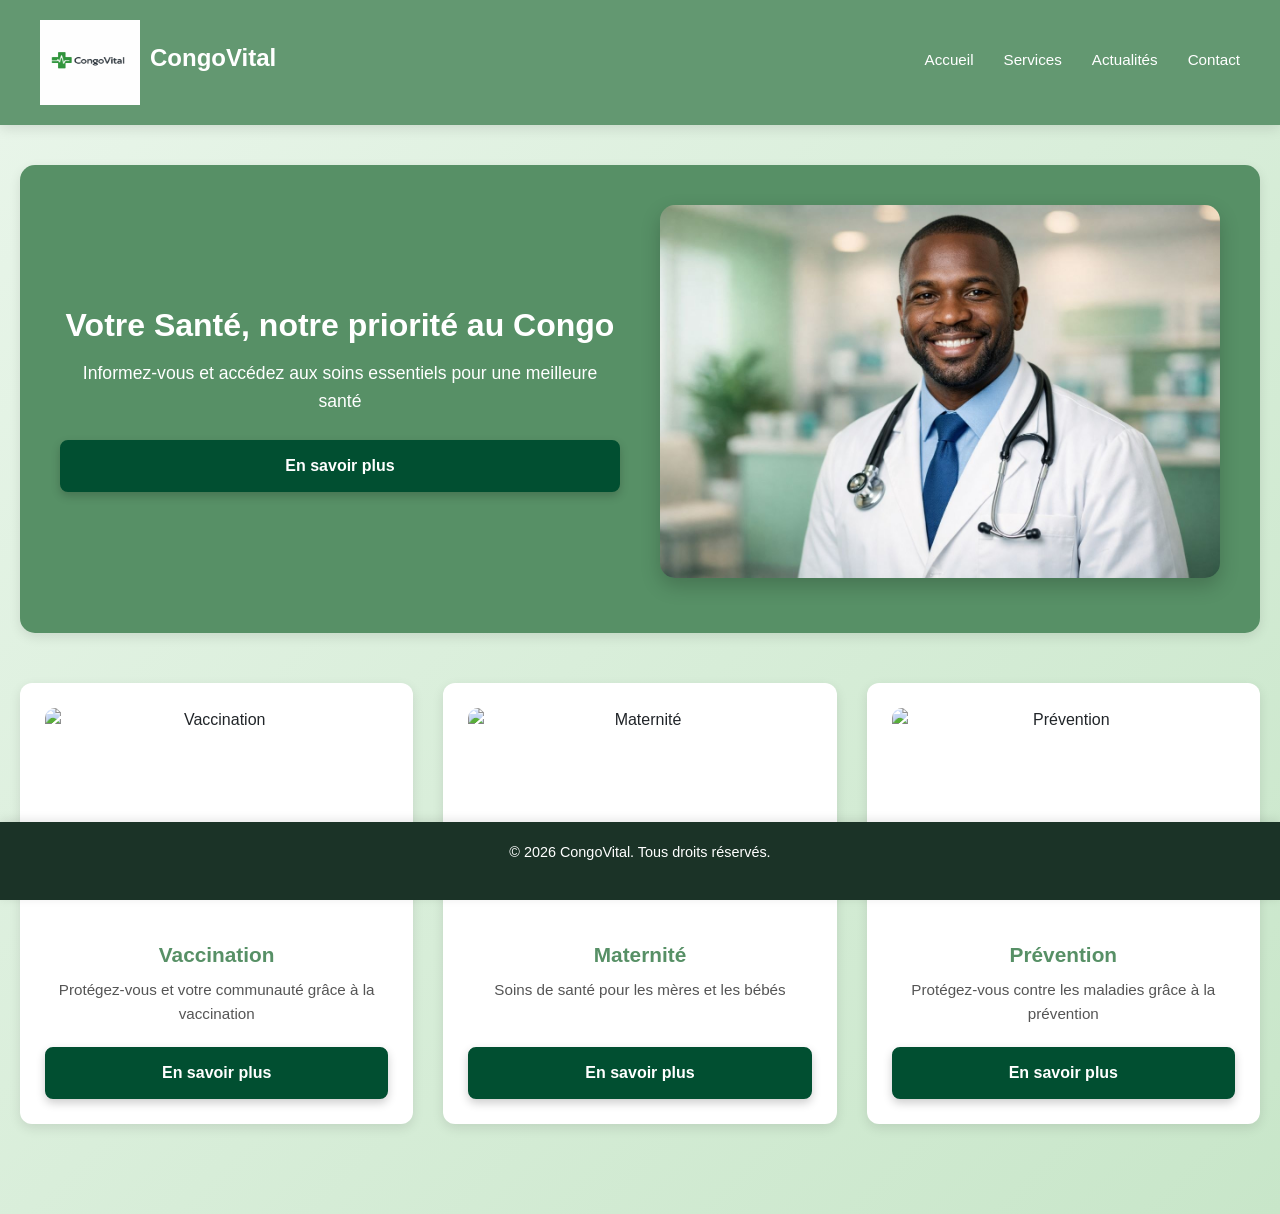
==== code/index.html @ c2fc7a2c "premier jour" ====
<!DOCTYPE html>
<html lang="fr">
<head>
    <meta charset="UTF-8">
    <meta name="viewport" content="width=device-width, initial-scale=1.0">
    <title>CongoVital - Santé Congo</title>
    <link href="https://cdnjs.cloudflare.com/ajax/libs/bootstrap/5.3.0/css/bootstrap.min.css" rel="stylesheet">
    <link rel="stylesheet" href="./frontend/css/index.css">
</head>
<body>
    <header>
        <div class="logo">
            <img src="./photos/logo.jpg" alt="Logo CongoVital" width="100px" height="85px">
            <h1>CongoVital</h1>
        </div>
        <nav class="navi">
            <ul>
                <li><a href="#accueil">Accueil</a></li>
                <li><a href="#services">Services</a></li>
                <li><a href="#actualites">Actualités</a></li>
                <li><a href="#contact">Contact</a></li>
            </ul>
        </nav>
    </header>

    <main>
        <section class="hero" id="accueil">
            <div class="hero-content">
                <h2>Votre Santé, notre priorité au Congo</h2>
                <p>Informez-vous et accédez aux soins essentiels pour une meilleure santé</p>
                <a href="#services" class="btn">En savoir plus</a>
            </div>
            <div class="hero-image">
                <img src="./photos/docteur.jpg" alt="Médecin">
            </div>
        </section>

        <section class="services" id="services">
            <article class="service-card">
                <img src="./photos/vaccination.jpg" alt="Vaccination">
                <h2>Vaccination</h2>
                <p>Protégez-vous et votre communauté grâce à la vaccination</p>
                <a href="#vaccination" class="btn">En savoir plus</a>
            </article>

            <article class="service-card">
                <img src="./photos/maternite.jpg" alt="Maternité">
                <h2>Maternité</h2>
                <p>Soins de santé pour les mères et les bébés</p>
                <a href="#maternite" class="btn">En savoir plus</a>
            </article>

            <article class="service-card">
                <img src="./photos/prevention.jpg" alt="Prévention">
                <h2>Prévention</h2>
                <p>Protégez-vous contre les maladies grâce à la prévention</p>
                <a href="#prevention" class="btn">En savoir plus</a>
            </article>
        </section>
    </main>

    <footer>
        <p>&copy; 2026 CongoVital. Tous droits réservés.</p>
    </footer>

    <script src="https://cdnjs.cloudflare.com/ajax/libs/bootstrap/5.3.0/js/bootstrap.bundle.min.js"></script>
</body>
</html>
---- code/frontend/css/index.css ----
:root {
    --header-bg : #639871;
    --hero-bg : #579066;
    --button-bg : #014F31;
    --button-hover: #023d26;
    --white: #ffffff;
    --light-gray: #f8f9fa;
    --shadow: 0 4px 12px rgba(0, 0, 0, 0.1);
}
* {
    box-sizing: border-box;
}
html, body {
    margin: 0;
    padding: 0;
    font-family: 'Segoe UI', Tahoma, Geneva, Verdana, sans-serif;
    scroll-behavior: smooth;
}

header {
   background-color: var(--header-bg);
    color: white;
    padding: 20px 40px; 
    display: flex;
    flex-wrap: wrap;
    justify-content: space-between;
    align-items: center;
    gap: 20px;
    box-shadow: var(--shadow);
    position: sticky;
    top: 0;
    z-index: 100;
}
header .logo {
    display: flex;
    align-items: center;
    justify-content: center;
    gap: 10px;
    flex-shrink: 0;
}
header .logo h1 {
    /* margin: 0; */
    font-size: 1.5em;
    font-weight: 700;
}
.logo img {
    margin-right: 0;
    transition: transform 0.3s;
}
.logo img:hover {
    transform: scale(1.05);
}
.navi ul {
    list-style: none;
    display: flex;
    gap: 30px;
    color: white;
    flex-wrap: wrap;
    margin: 0;
    padding: 0;
}
.navi ul li a {
    color: white;
    text-decoration: none;
    display: inline-block;
    font-size: 0.95em;
    font-weight: 500;
    transition: all 0.3s ease;
    position: relative;
    padding-bottom: 5px;
}
.navi ul li a::after {
    content: '';
    position: absolute;
    width: 0;
    height: 2px;
    bottom: 0;
    left: 0;
    background-color: #C8E6C9;
    transition: width 0.3s ease;
}
.navi ul li a:hover::after{
    width: 100%;
}
.navi ul li a:hover{
    color: #C8E6C9;
}

main {
    padding: 40px 20px;
    background: linear-gradient(135deg, #E8F5E9 0%, #C8E6C9 100%);
    margin: 0;
    min-height: calc(100vh - 200px);
}
.myst {
    background-color: var(--hero-bg);
    display: flex;
    flex-wrap: wrap;
    color: #C8E6C9;
    margin-top: 0;
    gap: 20px;
    padding: 20px;
    align-items: center;
}
.m1 {
    flex: 1;
    min-width: 250px;
}
.m1 h2{
    color: var(--white);
}
.m1 p {
    color: var(--white);
    font-size: 1.25em;
}

/* Section héros (nouvelle structure) */
.hero {
    background-color: var(--hero-bg);
    display: flex;
    flex-wrap: wrap;
    color: #C8E6C9;
    margin-top: 0;
    gap: 40px;
    padding: 40px;
    align-items: center;
    border-radius: 15px;
    box-shadow: var(--shadow);
    margin-bottom: 50px;
}
.hero-content {
    flex: 1;
    min-width: 250px;
    animation: slideInLeft 0.8s ease;
}
.hero-content h2 {
    color: var(--white);
    font-size: 2em;
    font-weight: 700;
    margin-bottom: 15px;
}
.hero-content p {
    color: var(--white);
    font-size: 1.1em;
    line-height: 1.6;
    margin-bottom: 25px;
}
.m2 {
    display: flex;
    align-items: center;
    justify-content: center;
    flex: 1;
    min-width: 250px;
}
.m2 img {
    width: 100%;
    max-width: 600px;
    height: auto;
    border-radius: 10px;
}

/* Image héros (nouvelle structure) */
.hero-image {
    display: flex;
    align-items: center;
    justify-content: center;
    flex: 1;
    min-width: 250px;
    animation: slideInRight 0.8s ease;
}
.hero-image img {
    width: 100%;
    max-width: 600px;
    height: auto;
    border-radius: 15px;
    box-shadow: 0 8px 20px rgba(0, 0, 0, 0.2);
    transition: transform 0.3s ease;
}
.hero-image img:hover {
    transform: scale(1.02);
}

button a {
    color: #C8E6C9;
    text-decoration: none;
    padding: 5px 4px 0px ;
}

/* Style pour les liens en tant que boutons */
.btn {
    display: inline-block;
    background-color: var(--button-bg);
    padding: 12px 28px;
    font-size: 1em;
    color: white;
    text-decoration: none;
    border: 2px solid var(--button-bg);
    border-radius: 8px;
    box-shadow: 0 4px 10px rgba(0, 0, 0, 0.2);
    transition: all 0.3s ease;
    cursor: pointer;
    font-weight: 600;
}

.btn:hover {
    background-color: var(--button-hover);
    border-color: var(--button-hover);
    box-shadow: 0 6px 15px rgba(0, 0, 0, 0.3);
    transform: translateY(-2px);
    color: white;
}

.btn:active {
    box-shadow: 0 2px 5px rgba(0, 0, 0, 0.2);
    transform: translateY(0);
}

section {
    margin-bottom: 20px;
    background: #FFFFFF;
    display: flex;
    flex-wrap: wrap;
    gap: 20px;
    padding: 20px;
}

section > div {
    flex: 1;
    min-width: 280px;
    display: flex;
    flex-direction: column;
    text-align: center;
}

section > div img {
    width: 100%;
    height: auto;
    margin-bottom: 15px;
    border-radius: 5px;
}

/* Section services avec articles (cartes) */
.services {
    margin-bottom: 50px;
    background: transparent;
    display: flex;
    flex-wrap: wrap;
    gap: 30px;
    padding: 0;
}

.service-card {
    flex: 1;
    min-width: 280px;
    display: flex;
    flex-direction: column;
    text-align: center;
    background: white;
    padding: 25px;
    border-radius: 12px;
    box-shadow: var(--shadow);
    transition: all 0.3s ease;
    overflow: hidden;
}

.service-card:hover {
    transform: translateY(-8px);
    box-shadow: 0 12px 24px rgba(0, 0, 0, 0.15);
}

.service-card img {
    width: 100%;
    height: 200px;
    object-fit: cover;
    margin-bottom: 20px;
    border-radius: 10px;
    transition: transform 0.3s ease;
}

.service-card:hover img {
    transform: scale(1.05);
}

.service-card h2 {
    margin: 15px 0 10px;
    font-size: 1.3em;
    font-weight: 700;
    color: var(--hero-bg);
}

.service-card p {
    flex-grow: 1;
    margin-bottom: 20px;
    color: #555;
    line-height: 1.6;
    font-size: 0.95em;
}

button{
    background-color: var(--button-bg);
    padding: 15px 30px;
    width: 100%;
    max-width: 275px;
    font-size: 1.25em;
    color: white;
    border: 1px solid rgba(0, 0, 0, .2);
    border-radius: 5px;
    box-shadow: 0 2px 0 rgba(0, 55, 135, );
    margin: 0 auto;
}
button:hover {
    cursor: pointer;
}
button:active{
    box-shadow: none;
    margin-top: 2px;
    position: relative;
    top: 2px ;
}
footer {
    background-color: #1B3327;
    color: white;
    text-align: center;
    padding: 20px;
    position: fixed;
    width: 100%;
    bottom: 0;
    font-size: 0.9em;
    box-shadow: 0 -2px 10px rgba(0, 0, 0, 0.1);
}

/* Animations */
@keyframes slideInLeft {
    from {
        opacity: 0;
        transform: translateX(-30px);
    }
    to {
        opacity: 1;
        transform: translateX(0);
    }
}

@keyframes slideInRight {
    from {
        opacity: 0;
        transform: translateX(30px);
    }
    to {
        opacity: 1;
        transform: translateX(0);
    }
}

/* Media Queries - Tablette et écrans moyens */
@media (max-width: 768px) {
    header {
        flex-direction: column;
        gap: 15px;
        padding: 15px 20px;
    }
    
    header .logo {
        width: 100%;
        justify-content: center;
    }
    
    header .logo h1 {
        font-size: 1.2em;
    }
    
    .logo img {
        width: 70px;
        height: auto;
    }
    
    .navi {
        width: 100%;
    }
    
    .navi ul {
        justify-content: center;
        gap: 15px;
    }
    
    .navi ul li a {
        font-size: 0.9em;
    }
    
    main {
        padding: 15px;
        margin-bottom: 60px;
    }
    
    .hero {
        flex-direction: column;
        padding: 25px;
        gap: 25px;
        margin-bottom: 40px;
    }
    
    .hero-content,
    .hero-image {
        width: 100%;
        min-width: unset;
    }
    
    .hero-content h2 {
        font-size: 1.5em;
    }
    
    .hero-content p {
        font-size: 1em;
    }
    
    .services {
        gap: 15px;
        margin-bottom: 40px;
    }
    
    .service-card {
        min-width: 100%;
        padding: 20px;
    }
    
    .btn {
        font-size: 0.95em;
        padding: 10px 20px;
        width: 100%;
    }
    
    footer {
        font-size: 0.85em;
        padding: 15px;
    }
}

/* Media Queries - Téléphones */
@media (max-width: 480px) {
    header {
        flex-direction: column;
        gap: 12px;
        padding: 12px 15px;
    }
    
    header .logo {
        width: 100%;
    }
    
    header .logo h1 {
        font-size: 1em;
        margin-left: 10px;
    }
    
    .logo img {
        width: 60px;
        height: auto;
    }
    
    .navi ul {
        flex-direction: column;
        gap: 8px;
        text-align: center;
    }
    
    .navi ul li a {
        font-size: 0.85em;
    }
    
    main {
        padding: 10px;
        margin-bottom: 80px;
    }
    
    .hero {
        flex-direction: column;
        padding: 15px;
        gap: 15px;
        margin-bottom: 30px;
    }
    
    .hero-content h2 {
        font-size: 1.3em;
    }
    
    .hero-content p {
        font-size: 0.9em;
    }
    
    .services {
        gap: 10px;
        margin-bottom: 30px;
    }
    
    .service-card {
        min-width: 100%;
        padding: 15px;
    }
    
    .service-card h2 {
        font-size: 1.1em;
    }
    
    .service-card p {
        font-size: 0.9em;
    }
    
    .service-card img {
        height: 150px;
    }
    
    .btn {
        font-size: 0.9em;
        padding: 10px 15px;
        width: 100%;
    }
    
    footer {
        font-size: 0.75em;
        padding: 10px;
    }
}
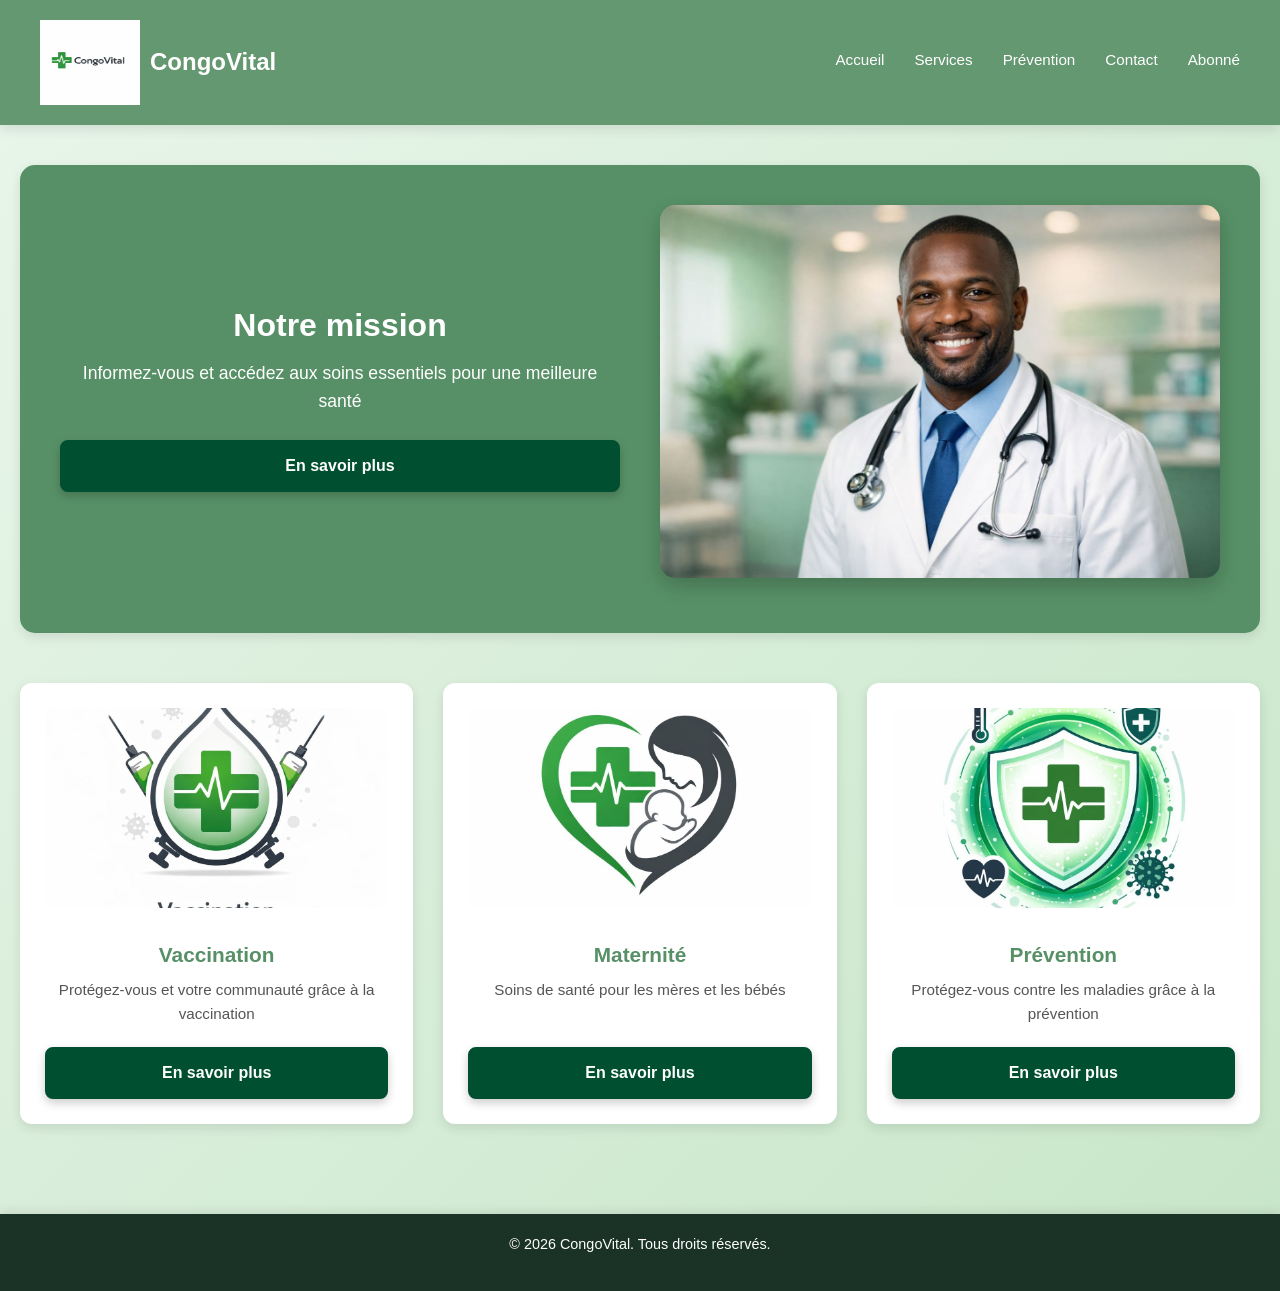
==== commit d44cf036: "Samedi 25 14 files" ====
--- a/code/index.html
+++ b/code/index.html
@@ -5,6 +5,7 @@
     <meta name="viewport" content="width=device-width, initial-scale=1.0">
     <title>CongoVital - Santé Congo</title>
     <link href="https://cdnjs.cloudflare.com/ajax/libs/bootstrap/5.3.0/css/bootstrap.min.css" rel="stylesheet">
+    <link rel="stylesheet" href="./frontend/css/common.css">
     <link rel="stylesheet" href="./frontend/css/index.css">
 </head>
 <body>
@@ -15,10 +16,11 @@
         </div>
         <nav class="navi">
             <ul>
-                <li><a href="#accueil">Accueil</a></li>
-                <li><a href="#services">Services</a></li>
-                <li><a href="#actualites">Actualités</a></li>
-                <li><a href="#contact">Contact</a></li>
+                <li><a href="./index.html">Accueil</a></li>
+                <li><a href="./frontend/html/services.html">Services</a></li>
+                <li><a href="./frontend/html/prevention.html">Prévention</a></li>
+                <li><a href="./frontend/html/contact.html">Contact</a></li>
+                <li><a href="./frontend/html/abonne.html">Abonné</a></li>
             </ul>
         </nav>
     </header>
@@ -26,7 +28,7 @@
     <main>
         <section class="hero" id="accueil">
             <div class="hero-content">
-                <h2>Votre Santé, notre priorité au Congo</h2>
+                <h2>Notre mission </h2>
                 <p>Informez-vous et accédez aux soins essentiels pour une meilleure santé</p>
                 <a href="#services" class="btn">En savoir plus</a>
             </div>
@@ -40,21 +42,21 @@
                 <img src="./photos/vaccination.jpg" alt="Vaccination">
                 <h2>Vaccination</h2>
                 <p>Protégez-vous et votre communauté grâce à la vaccination</p>
-                <a href="#vaccination" class="btn">En savoir plus</a>
+                <a href="./frontend/html/services.html" class="btn">En savoir plus</a>
             </article>
 
             <article class="service-card">
                 <img src="./photos/maternite.jpg" alt="Maternité">
                 <h2>Maternité</h2>
                 <p>Soins de santé pour les mères et les bébés</p>
-                <a href="#maternite" class="btn">En savoir plus</a>
+                <a href="./frontend/html/services.html" class="btn">En savoir plus</a>
             </article>
 
             <article class="service-card">
                 <img src="./photos/prevention.jpg" alt="Prévention">
                 <h2>Prévention</h2>
                 <p>Protégez-vous contre les maladies grâce à la prévention</p>
-                <a href="#prevention" class="btn">En savoir plus</a>
+                <a href="./frontend/html/prevention.html" class="btn">En savoir plus</a>
             </article>
         </section>
     </main>
--- a/code/frontend/css/common.css
+++ b/code/frontend/css/common.css
@@ -0,0 +1,157 @@
+:root {
+    --header-bg: #639871;
+    --button-bg: #014F31;
+    --button-hover: #023d26;
+    --white: #ffffff;
+    --shadow: 0 4px 12px rgba(0, 0, 0, 0.1);
+}
+
+* {
+    box-sizing: border-box;
+}
+
+html, body {
+    margin: 0;
+    padding: 0;
+    font-family: 'Segoe UI', Tahoma, Geneva, Verdana, sans-serif;
+}
+
+body {
+    min-height: 100vh;
+    display: flex;
+    flex-direction: column;
+}
+
+header {
+    background-color: var(--header-bg);
+    color: var(--white);
+    padding: 20px 40px;
+    display: flex;
+    flex-wrap: wrap;
+    justify-content: space-between;
+    align-items: center;
+    gap: 20px;
+    box-shadow: var(--shadow);
+    position: sticky;
+    top: 0;
+    z-index: 100;
+}
+
+header .logo {
+    display: flex;
+    align-items: center;
+    justify-content: center;
+    gap: 10px;
+    flex-shrink: 0;
+}
+
+header .logo h1 {
+    font-size: 1.5em;
+    font-weight: 700;
+    margin: 0;
+}
+
+.logo img {
+    margin-right: 0;
+    transition: transform 0.3s;
+}
+
+.logo img:hover {
+    transform: scale(1.05);
+}
+
+.navi ul {
+    list-style: none;
+    display: flex;
+    gap: 30px;
+    color: var(--white);
+    flex-wrap: wrap;
+    margin: 0;
+    padding: 0;
+}
+
+.navi ul li a {
+    color: var(--white);
+    text-decoration: none;
+    display: inline-block;
+    font-size: 0.95em;
+    font-weight: 500;
+    transition: all 0.3s ease;
+    position: relative;
+    padding-bottom: 5px;
+}
+
+.navi ul li a::after {
+    content: '';
+    position: absolute;
+    width: 0;
+    height: 2px;
+    bottom: 0;
+    left: 0;
+    background-color: #C8E6C9;
+    transition: width 0.3s ease;
+}
+
+.navi ul li a:hover::after {
+    width: 100%;
+}
+
+.navi ul li a:hover {
+    color: #C8E6C9;
+}
+
+main {
+    flex: 1;
+}
+
+footer {
+    background-color: #1B3327;
+    color: var(--white);
+    text-align: center;
+    padding: 20px;
+    font-size: 0.9em;
+    box-shadow: 0 -2px 10px rgba(0, 0, 0, 0.1);
+}
+
+@media (max-width: 768px) {
+    header {
+        flex-direction: column;
+        gap: 15px;
+        padding: 15px 20px;
+    }
+
+    header .logo h1 {
+        font-size: 1.2em;
+    }
+
+    .logo img {
+        width: 70px;
+        height: auto;
+    }
+
+    .navi ul {
+        justify-content: center;
+        gap: 15px;
+    }
+}
+
+@media (max-width: 480px) {
+    header {
+        padding: 12px 15px;
+    }
+
+    .navi ul {
+        flex-direction: column;
+        gap: 8px;
+        text-align: center;
+    }
+
+    .navi ul li a {
+        font-size: 0.85em;
+    }
+
+    footer {
+        font-size: 0.8em;
+        padding: 12px;
+    }
+}
--- a/code/frontend/css/index.css
+++ b/code/frontend/css/index.css
@@ -322,9 +322,6 @@
     color: white;
     text-align: center;
     padding: 20px;
-    position: fixed;
-    width: 100%;
-    bottom: 0;
     font-size: 0.9em;
     box-shadow: 0 -2px 10px rgba(0, 0, 0, 0.1);
 }
